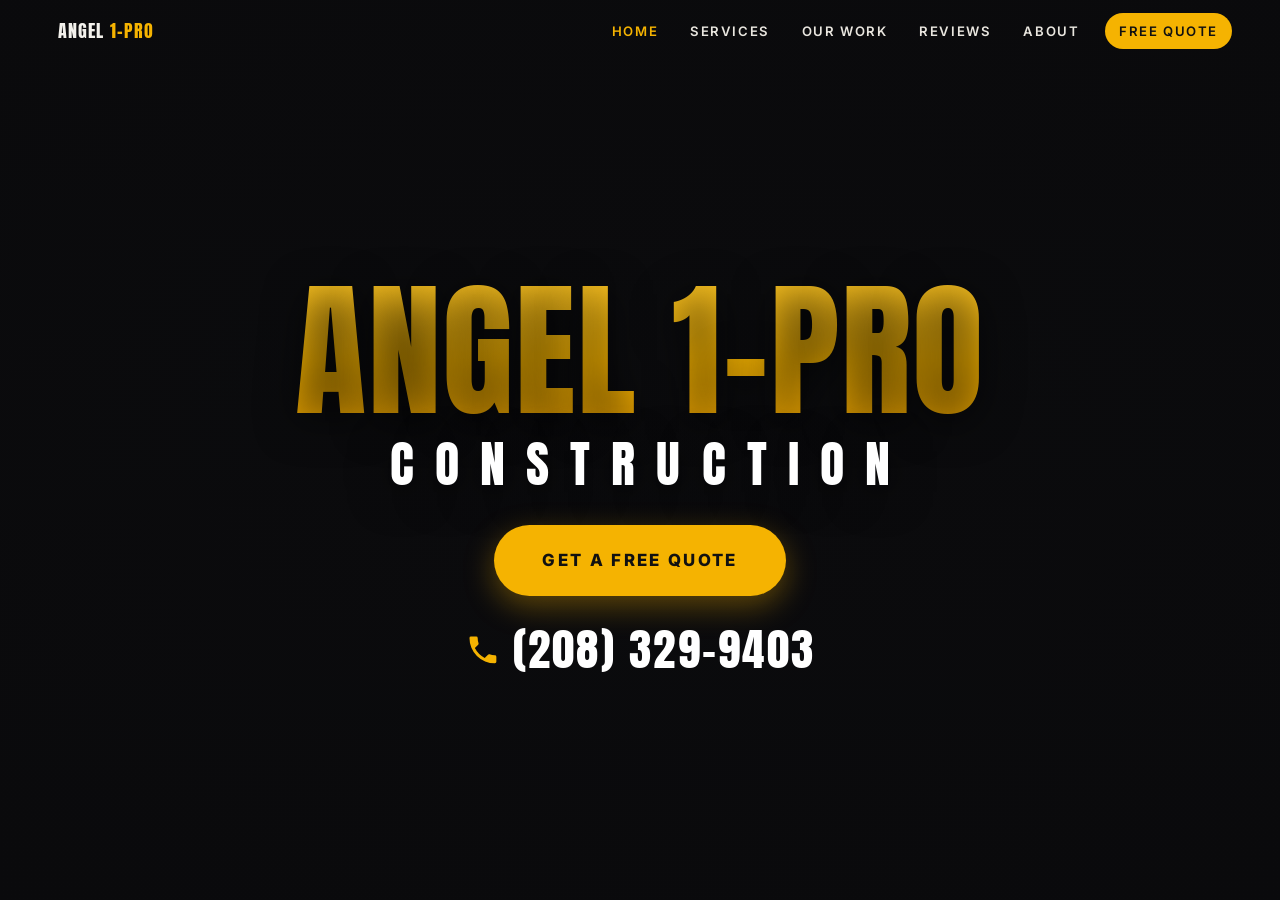
==== index.html @ 1bdcd0eb "Add files via upload" ====
<!doctype html>
<html lang="en">
<head>
<meta charset="utf-8">
<meta name="viewport" content="width=device-width,initial-scale=1">
<title>Angel 1-Pro Construction | Twin Falls, Idaho</title>
<meta name="description" content="Angel 1-Pro Construction LLC: total home renovations in Twin Falls, Idaho. Roofing, kitchens, bathrooms, tile, windows and more. Se habla español. Call (208) 329-9403 for a free quote.">
<link rel="icon" href="images/logo-full.png">
<link rel="preconnect" href="https://fonts.googleapis.com"><link rel="preconnect" href="https://fonts.gstatic.com" crossorigin>
<link href="https://fonts.googleapis.com/css2?family=Anton&family=Inter:wght@400;500;600;700;800&display=swap" rel="stylesheet">
<link rel="stylesheet" href="styles.css">
<script type="application/ld+json">
{"@context":"https://schema.org","@type":"GeneralContractor","name":"Angel 1-Pro Construction LLC","telephone":"+1-208-329-9403","address":{"@type":"PostalAddress","streetAddress":"312 Meadows Ln","addressLocality":"Twin Falls","addressRegion":"ID","postalCode":"83301","addressCountry":"US"},"aggregateRating":{"@type":"AggregateRating","ratingValue":"5.0","reviewCount":"15"},"knowsLanguage":["en","es"]}
</script>
</head>
<body>
<header class="nav">
  <a class="brand" href="index.html"><img src="images/house-white.png" alt=""><span>Angel <b>1-Pro</b></span></a>
  <button class="burger" aria-label="Menu" aria-expanded="false"><span></span></button>
  <ul class="links">
    <li><a href="index.html">Home</a></li>
    <li><a href="services.html">Services</a></li>
    <li><a href="work.html">Our Work</a></li>
    <li><a href="reviews.html">Reviews</a></li>
    <li><a href="about.html">About</a></li>
    <li><a class="cta" href="quote.html">Free Quote</a></li>
  </ul>
</header>

<main class="hero">
  <div class="hero-bg" role="img" aria-label="Roofing crew at work"></div>
  <div class="hero-inner">
    <img class="hero-mark" src="images/house-white.png" alt="">
    <h1><span class="gold">Angel 1-Pro</span><small>Construction</small></h1>
    <div class="hero-actions">
      <a class="btn btn-gold btn-lg" href="quote.html">Get a Free Quote</a>
      <a class="phone-big" href="tel:+12083299403">
        <svg viewBox="0 0 24 24" fill="currentColor" aria-hidden="true"><path d="M6.6 10.8a15.1 15.1 0 0 0 6.6 6.6l2.2-2.2a1 1 0 0 1 1-.25 11.4 11.4 0 0 0 3.6.57 1 1 0 0 1 1 1V20a1 1 0 0 1-1 1A17 17 0 0 1 3 4a1 1 0 0 1 1-1h3.5a1 1 0 0 1 1 1c0 1.25.2 2.45.57 3.57a1 1 0 0 1-.25 1z"/></svg>
        (208) 329-9403
      </a>
    </div>
  </div>
</main>
<script src="site.js"></script>
</body>
</html>
---- styles.css ----
:root{
  --ink:#0e0f11;
  --ink-2:#17191c;
  --ink-3:#22252a;
  --line:rgba(255,255,255,.12);
  --text:#f3f1ec;
  --muted:#b7b3aa;
  --gold:#f5b301;
  --gold-2:#ffcc33;
  --paper:#f6f3ec;
  --paper-ink:#1b1c1f;
  --radius:14px;
  --display:"Anton","Oswald",Impact,sans-serif;
  --body:"Inter",system-ui,-apple-system,Segoe UI,Roboto,sans-serif;
}
*{box-sizing:border-box;margin:0;padding:0}
html{scroll-behavior:smooth}
body{font-family:var(--body);background:var(--ink);color:var(--text);line-height:1.6;-webkit-font-smoothing:antialiased;overflow-x:hidden}
img{max-width:100%;display:block}
a{color:inherit;text-decoration:none}

/* ---------- NAV ---------- */
.nav{position:fixed;inset:0 0 auto 0;z-index:50;display:flex;align-items:center;justify-content:space-between;
  padding:14px clamp(16px,4vw,48px);transition:background .3s,backdrop-filter .3s,padding .3s}
.nav.solid,.nav.scrolled{background:rgba(14,15,17,.88);backdrop-filter:blur(12px);-webkit-backdrop-filter:blur(12px);border-bottom:1px solid var(--line)}
.brand{display:flex;align-items:center;gap:10px}
.brand img{height:34px;width:auto}
.brand span{font-family:var(--display);font-size:1.15rem;letter-spacing:.06em;text-transform:uppercase}
.brand span b{color:var(--gold);font-weight:400}
.links{display:flex;gap:4px;align-items:center;list-style:none}
.links a{font-size:.82rem;font-weight:600;letter-spacing:.12em;text-transform:uppercase;padding:10px 14px;border-radius:999px;color:#e9e6df;transition:color .2s,background .2s}
.links a:hover{color:var(--gold)}
.links a.active{color:var(--gold)}
.links a.cta{background:var(--gold);color:#111;margin-left:8px}
.links a.cta:hover{background:var(--gold-2);color:#111}
.burger{display:none;background:none;border:0;color:#fff;cursor:pointer;width:44px;height:44px;position:relative}
.burger span,.burger span::before,.burger span::after{position:absolute;left:10px;right:10px;height:2px;background:#fff;content:"";transition:.3s}
.burger span{top:21px}.burger span::before{top:-7px;left:0;right:0}.burger span::after{top:7px;left:0;right:0}
.nav.open .burger span{background:transparent}
.nav.open .burger span::before{top:0;transform:rotate(45deg)}
.nav.open .burger span::after{top:0;transform:rotate(-45deg)}

@media (max-width:900px){
  .burger{display:block}
  .links{position:fixed;inset:64px 0 auto 0;flex-direction:column;align-items:stretch;gap:0;background:rgba(14,15,17,.97);
    padding:8px 16px 20px;border-bottom:1px solid var(--line);transform:translateY(-12px);opacity:0;pointer-events:none;transition:.25s}
  .nav.open .links{transform:none;opacity:1;pointer-events:auto}
  .links a{display:block;padding:14px 8px;border-bottom:1px solid var(--line);border-radius:0}
  .links a.cta{margin:14px 0 0;text-align:center;border-radius:999px;border:0}
  .brand span{font-size:1rem}
}

/* ---------- HERO (home) ---------- */
.hero{position:relative;min-height:100vh;min-height:100svh;display:grid;place-items:center;text-align:center;overflow:hidden;isolation:isolate}
.hero-bg{position:absolute;inset:0;z-index:-2;background:url("images/hero.jpg") center 35%/cover no-repeat;transform:scale(1.08);animation:drift 22s ease-in-out infinite alternate}
.hero::before{content:"";position:absolute;inset:0;z-index:-1;
  background:
    radial-gradient(ellipse at center,rgba(10,10,12,.55) 0%,rgba(10,10,12,.82) 70%,rgba(10,10,12,.95) 100%),
    linear-gradient(180deg,rgba(10,10,12,.7) 0%,rgba(10,10,12,.35) 40%,rgba(10,10,12,.9) 100%)}
@keyframes drift{from{transform:scale(1.08) translate(0,0)}to{transform:scale(1.16) translate(-1.5%,-1%)}}
.hero-inner{padding:110px 16px 60px;max-width:1100px;width:100%}
.hero-mark{width:clamp(120px,22vw,220px);margin:0 auto 18px;opacity:0;animation:rise .9s .1s forwards;filter:drop-shadow(0 6px 20px rgba(0,0,0,.6))}
.hero h1{font-family:var(--display);font-weight:400;text-transform:uppercase;line-height:.92;letter-spacing:.01em;
  font-size:clamp(3.2rem,11.5vw,9.5rem);text-shadow:0 8px 40px rgba(0,0,0,.6);opacity:0;animation:rise .9s .25s forwards}
.hero h1 .gold{background:linear-gradient(180deg,var(--gold-2),var(--gold) 55%,#d48f00);-webkit-background-clip:text;background-clip:text;color:transparent}
.hero h1 small{display:block;font-size:.34em;letter-spacing:.42em;margin-top:.45em;color:#fff;padding-left:.42em}
.hero-actions{display:flex;flex-direction:column;align-items:center;gap:18px;margin-top:38px;opacity:0;animation:rise .9s .45s forwards}
@keyframes rise{from{opacity:0;transform:translateY(24px)}to{opacity:1;transform:none}}

.btn{display:inline-flex;align-items:center;justify-content:center;gap:10px;font-weight:800;letter-spacing:.14em;text-transform:uppercase;
  border-radius:999px;padding:18px 36px;font-size:.95rem;transition:transform .2s,box-shadow .2s,background .2s;cursor:pointer;border:0;font-family:var(--body)}
.btn-gold{background:var(--gold);color:#111;box-shadow:0 10px 30px rgba(245,179,1,.35)}
.btn-gold:hover{background:var(--gold-2);transform:translateY(-2px);box-shadow:0 16px 40px rgba(245,179,1,.45)}
.btn-ghost{border:2px solid rgba(255,255,255,.6);color:#fff;background:transparent}
.btn-ghost:hover{border-color:var(--gold);color:var(--gold)}
.btn-lg{font-size:1.05rem;padding:22px 48px}
.phone-big{font-family:var(--display);font-size:clamp(1.8rem,5vw,2.8rem);letter-spacing:.05em;display:inline-flex;align-items:center;gap:12px;color:#fff;transition:color .2s}
.phone-big:hover{color:var(--gold)}
.phone-big svg{width:.8em;height:.8em;color:var(--gold)}

/* ---------- INNER PAGES ---------- */
.page-head{position:relative;padding:160px 16px 80px;text-align:center;isolation:isolate;overflow:hidden}
.page-head::before{content:"";position:absolute;inset:0;z-index:-1;background:linear-gradient(180deg,rgba(14,15,17,.75),rgba(14,15,17,.92)),var(--bg) center/cover}
.eyebrow{display:inline-block;font-size:.78rem;font-weight:800;letter-spacing:.3em;text-transform:uppercase;color:var(--gold);margin-bottom:14px}
.page-head h1{font-family:var(--display);font-weight:400;text-transform:uppercase;font-size:clamp(2.6rem,8vw,5.4rem);line-height:.95}
.page-head p{max-width:620px;margin:18px auto 0;color:var(--muted);font-size:1.08rem}

.wrap{max-width:1180px;margin:0 auto;padding:0 clamp(16px,4vw,32px)}
section.block{padding:90px 0}
.h2{font-family:var(--display);font-weight:400;text-transform:uppercase;font-size:clamp(2rem,5vw,3.2rem);line-height:1}

/* services */
.svc-grid{display:grid;grid-template-columns:repeat(auto-fill,minmax(300px,1fr));gap:22px}
.svc{position:relative;border-radius:var(--radius);overflow:hidden;min-height:360px;display:flex;align-items:flex-end;isolation:isolate;border:1px solid var(--line)}
.svc img{position:absolute;inset:0;width:100%;height:100%;object-fit:cover;z-index:-2;transition:transform .6s}
.svc::after{content:"";position:absolute;inset:0;z-index:-1;background:linear-gradient(180deg,rgba(0,0,0,0) 25%,rgba(0,0,0,.88) 100%)}
.svc:hover img{transform:scale(1.06)}
.svc-body{padding:26px}
.svc-num{font-family:var(--display);color:var(--gold);font-size:1rem;letter-spacing:.1em}
.svc h3{font-family:var(--display);font-weight:400;font-size:1.9rem;text-transform:uppercase;line-height:1.05;margin:4px 0 8px}
.svc p{color:#d6d2c8;font-size:.95rem}

.band{background:var(--gold);color:#111;text-align:center;padding:70px 16px}
.band h2{font-family:var(--display);font-weight:400;text-transform:uppercase;font-size:clamp(2rem,6vw,3.6rem);line-height:1}
.band p{margin:12px auto 26px;max-width:560px;font-weight:500}
.band .btn{background:#111;color:#fff}
.band .btn:hover{background:#000;transform:translateY(-2px)}
.band .btn-ghost{background:transparent;border-color:#111;color:#111}
.band-actions{display:flex;flex-wrap:wrap;gap:14px;justify-content:center}

/* gallery */
.gallery{columns:3 280px;column-gap:18px}
.gallery figure{break-inside:avoid;margin:0 0 18px;border-radius:var(--radius);overflow:hidden;position:relative;border:1px solid var(--line);cursor:zoom-in}
.gallery img{width:100%;transition:transform .5s}
.gallery figure:hover img{transform:scale(1.04)}
.gallery figcaption{position:absolute;left:12px;bottom:12px;background:rgba(14,15,17,.8);backdrop-filter:blur(6px);padding:6px 12px;border-radius:999px;font-size:.78rem;font-weight:700;letter-spacing:.1em;text-transform:uppercase}
.lightbox{position:fixed;inset:0;background:rgba(0,0,0,.92);display:none;place-items:center;z-index:100;padding:16px;cursor:zoom-out}
.lightbox.on{display:grid}
.lightbox img{max-height:90vh;border-radius:10px}

/* reviews */
.rating-hero{display:flex;align-items:center;justify-content:center;gap:18px;flex-wrap:wrap;margin-top:22px}
.stars{color:var(--gold);letter-spacing:.12em;font-size:1.4rem}
.score{font-family:var(--display);font-size:3.4rem;line-height:1}
.reviews{columns:3 300px;column-gap:20px}
.review{break-inside:avoid;background:var(--ink-2);border:1px solid var(--line);border-radius:var(--radius);padding:28px;margin:0 0 20px;position:relative}
.review::before{content:"\201C";font-family:Georgia,serif;position:absolute;top:-6px;right:20px;font-size:5rem;color:var(--gold);opacity:.25;line-height:1}
.review .stars{font-size:1rem}
.review p{margin:12px 0 16px;color:#e4e0d7}
.review cite{font-style:normal;font-weight:700;font-size:.9rem;letter-spacing:.06em}
.review cite span{display:block;color:var(--muted);font-weight:500;font-size:.8rem;letter-spacing:0}

/* about */
.split{display:grid;grid-template-columns:1.05fr 1fr;gap:clamp(28px,5vw,70px);align-items:center}
.split img{border-radius:var(--radius);border:1px solid var(--line);aspect-ratio:4/5;object-fit:cover;width:100%}
.split p{color:#d6d2c8;margin-top:16px}
.facts{display:grid;grid-template-columns:repeat(3,1fr);gap:14px;margin-top:30px}
.fact{background:var(--ink-2);border:1px solid var(--line);border-radius:12px;padding:18px;text-align:center}
.fact b{display:block;font-family:var(--display);font-weight:400;font-size:2rem;color:var(--gold);line-height:1.1}
.fact span{font-size:.8rem;color:var(--muted);letter-spacing:.06em;text-transform:uppercase}
.logo-card{background:#fff;border-radius:var(--radius);padding:28px;margin-top:30px}
@media (max-width:860px){.split{grid-template-columns:1fr}.split img{aspect-ratio:16/10}}

/* contact / quote */
.quote-grid{display:grid;grid-template-columns:1.3fr 1fr;gap:28px;align-items:start}
@media (max-width:900px){.quote-grid{grid-template-columns:1fr}}
.card{background:var(--ink-2);border:1px solid var(--line);border-radius:var(--radius);padding:clamp(22px,4vw,38px)}
form .row{display:grid;grid-template-columns:1fr 1fr;gap:14px}
@media (max-width:600px){form .row{grid-template-columns:1fr}}
label{display:block;font-size:.78rem;font-weight:700;letter-spacing:.14em;text-transform:uppercase;color:var(--muted);margin:16px 0 8px}
input,select,textarea{width:100%;background:var(--ink);border:1px solid var(--line);color:var(--text);border-radius:10px;padding:14px 16px;font:inherit;font-size:1rem;transition:border-color .2s}
input:focus,select:focus,textarea:focus{outline:none;border-color:var(--gold)}
textarea{min-height:130px;resize:vertical}
form .btn{width:100%;margin-top:24px}
.form-note{font-size:.82rem;color:var(--muted);margin-top:12px;text-align:center}
.info-list{list-style:none}
.info-list li{display:flex;gap:14px;padding:18px 0;border-bottom:1px solid var(--line)}
.info-list li:last-child{border-bottom:0}
.info-list svg{flex:0 0 22px;width:22px;height:22px;color:var(--gold);margin-top:3px}
.info-list b{display:block;font-size:.75rem;letter-spacing:.16em;text-transform:uppercase;color:var(--muted);font-weight:700}
.info-list a:hover{color:var(--gold)}
.map{margin-top:22px;border-radius:12px;overflow:hidden;border:1px solid var(--line);aspect-ratio:4/3}
.map iframe{width:100%;height:100%;border:0;filter:grayscale(.3) contrast(1.05)}

/* footer */
footer{border-top:1px solid var(--line);background:#0a0b0c;padding:50px 0 30px;color:var(--muted);font-size:.92rem}
.foot{display:grid;grid-template-columns:1.4fr 1fr 1fr;gap:30px}
@media (max-width:760px){.foot{grid-template-columns:1fr}}
.foot h4{color:#fff;font-size:.78rem;letter-spacing:.2em;text-transform:uppercase;margin-bottom:12px}
.foot a:hover{color:var(--gold)}
.foot ul{list-style:none;display:grid;gap:6px}
.copy{margin-top:34px;padding-top:20px;border-top:1px solid var(--line);font-size:.8rem;display:flex;flex-wrap:wrap;justify-content:space-between;gap:10px}

/* reveal on scroll */
.reveal{opacity:0;transform:translateY(26px);transition:opacity .8s,transform .8s}
.reveal.in{opacity:1;transform:none}
@media (prefers-reduced-motion:reduce){*{animation:none!important;transition:none!important}.reveal,.hero-mark,.hero h1,.hero-actions{opacity:1!important;transform:none!important}}
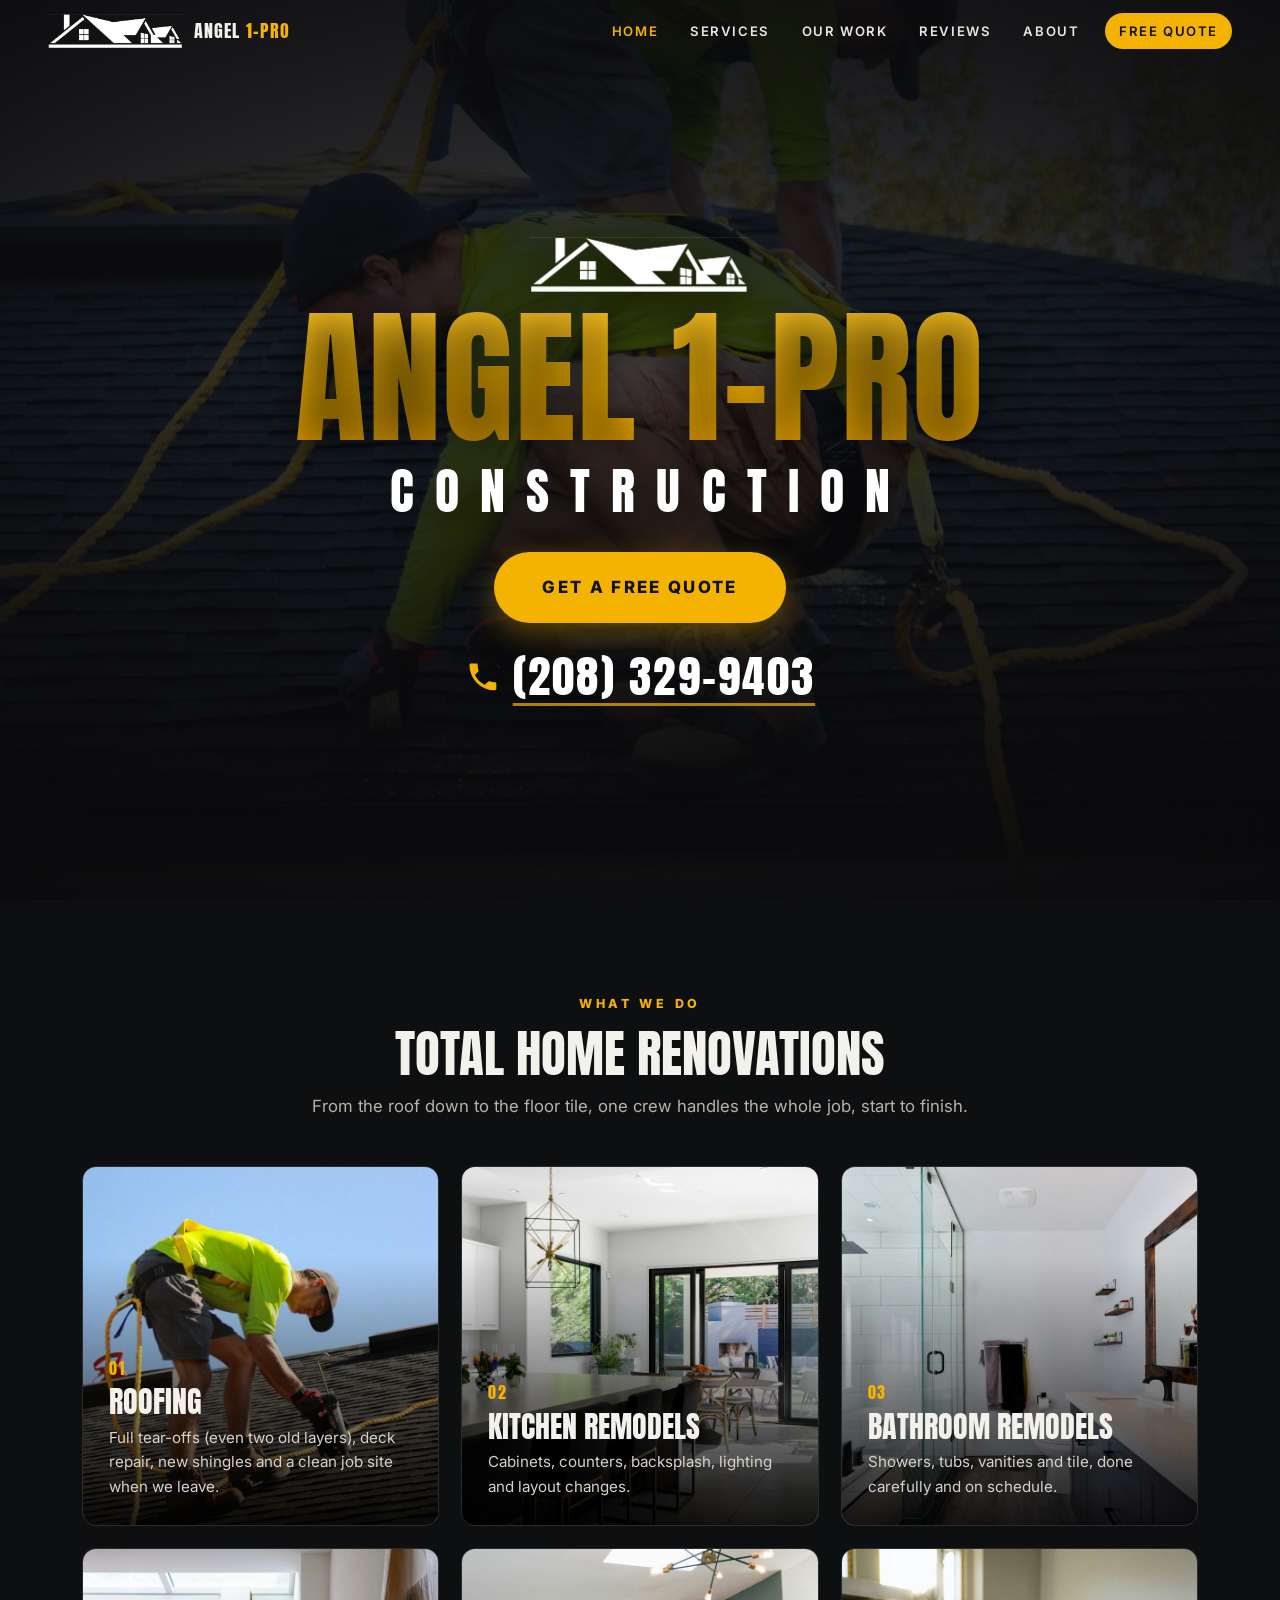
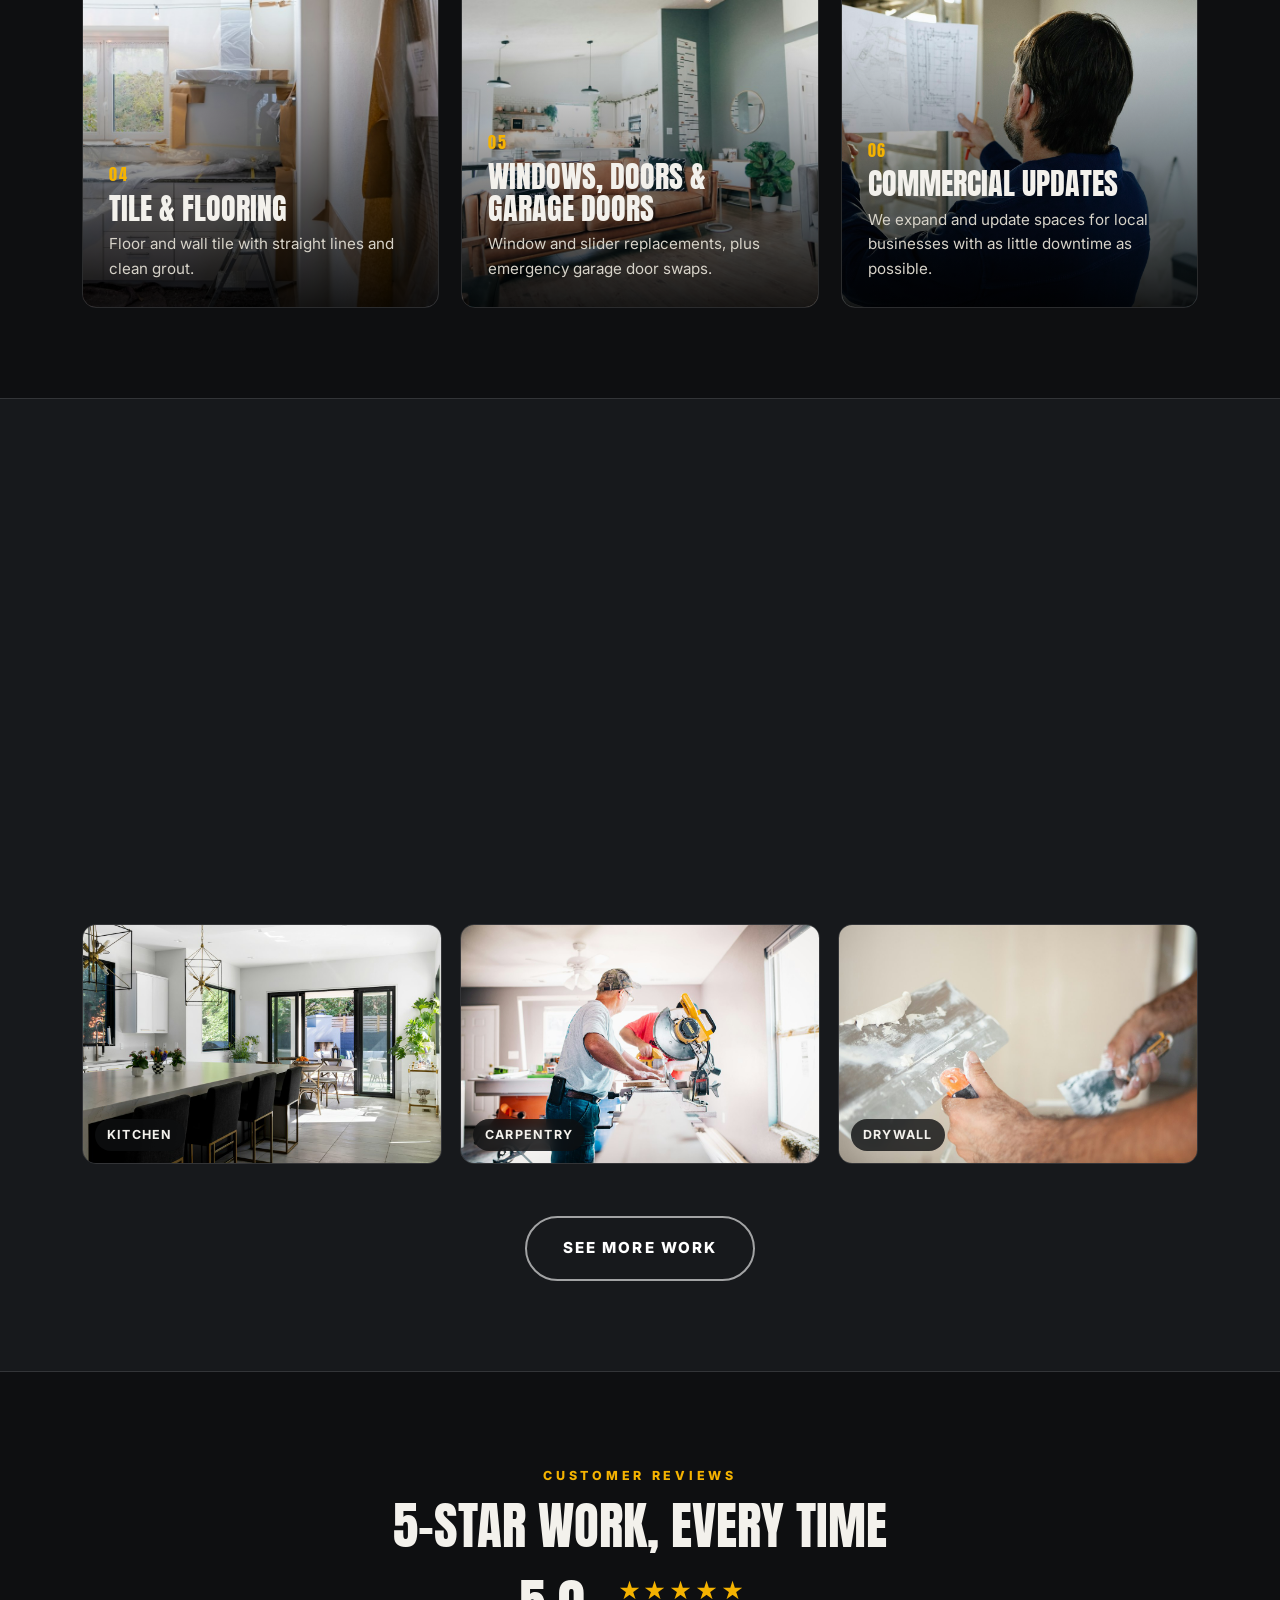
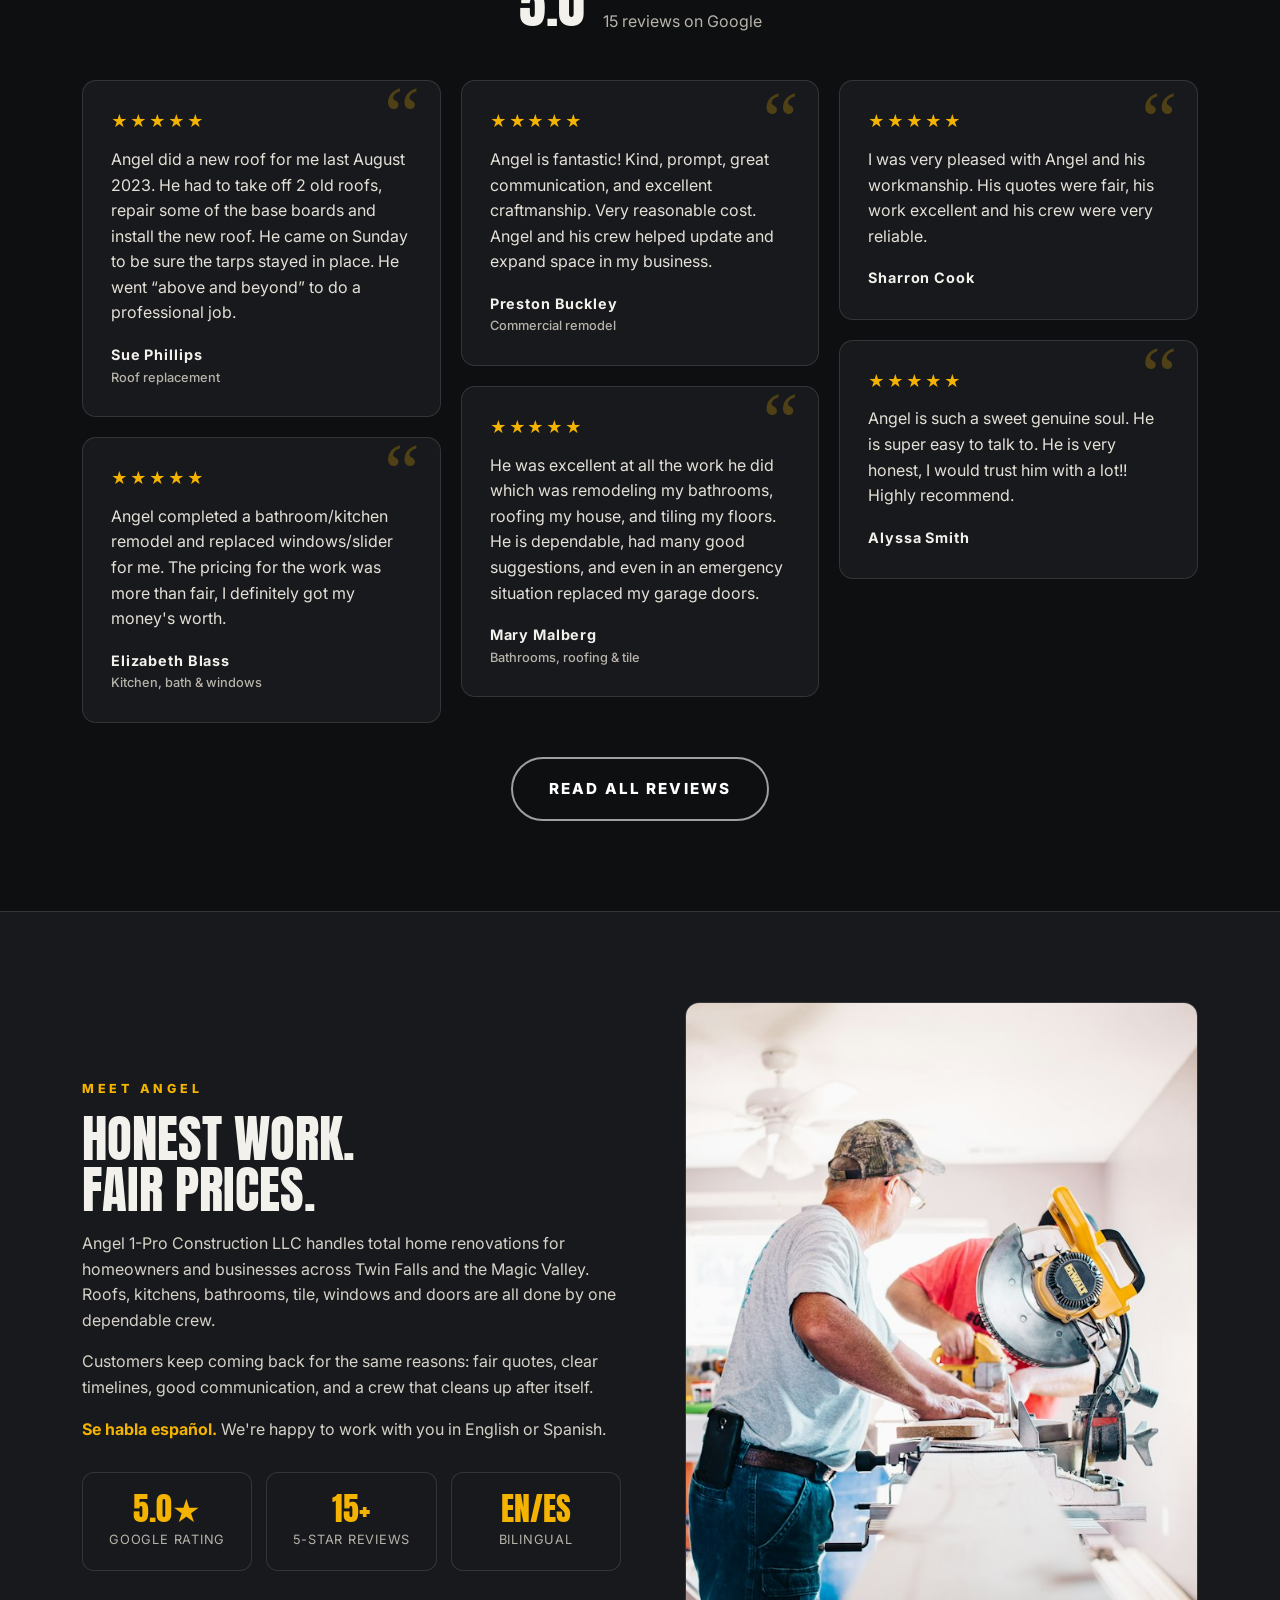
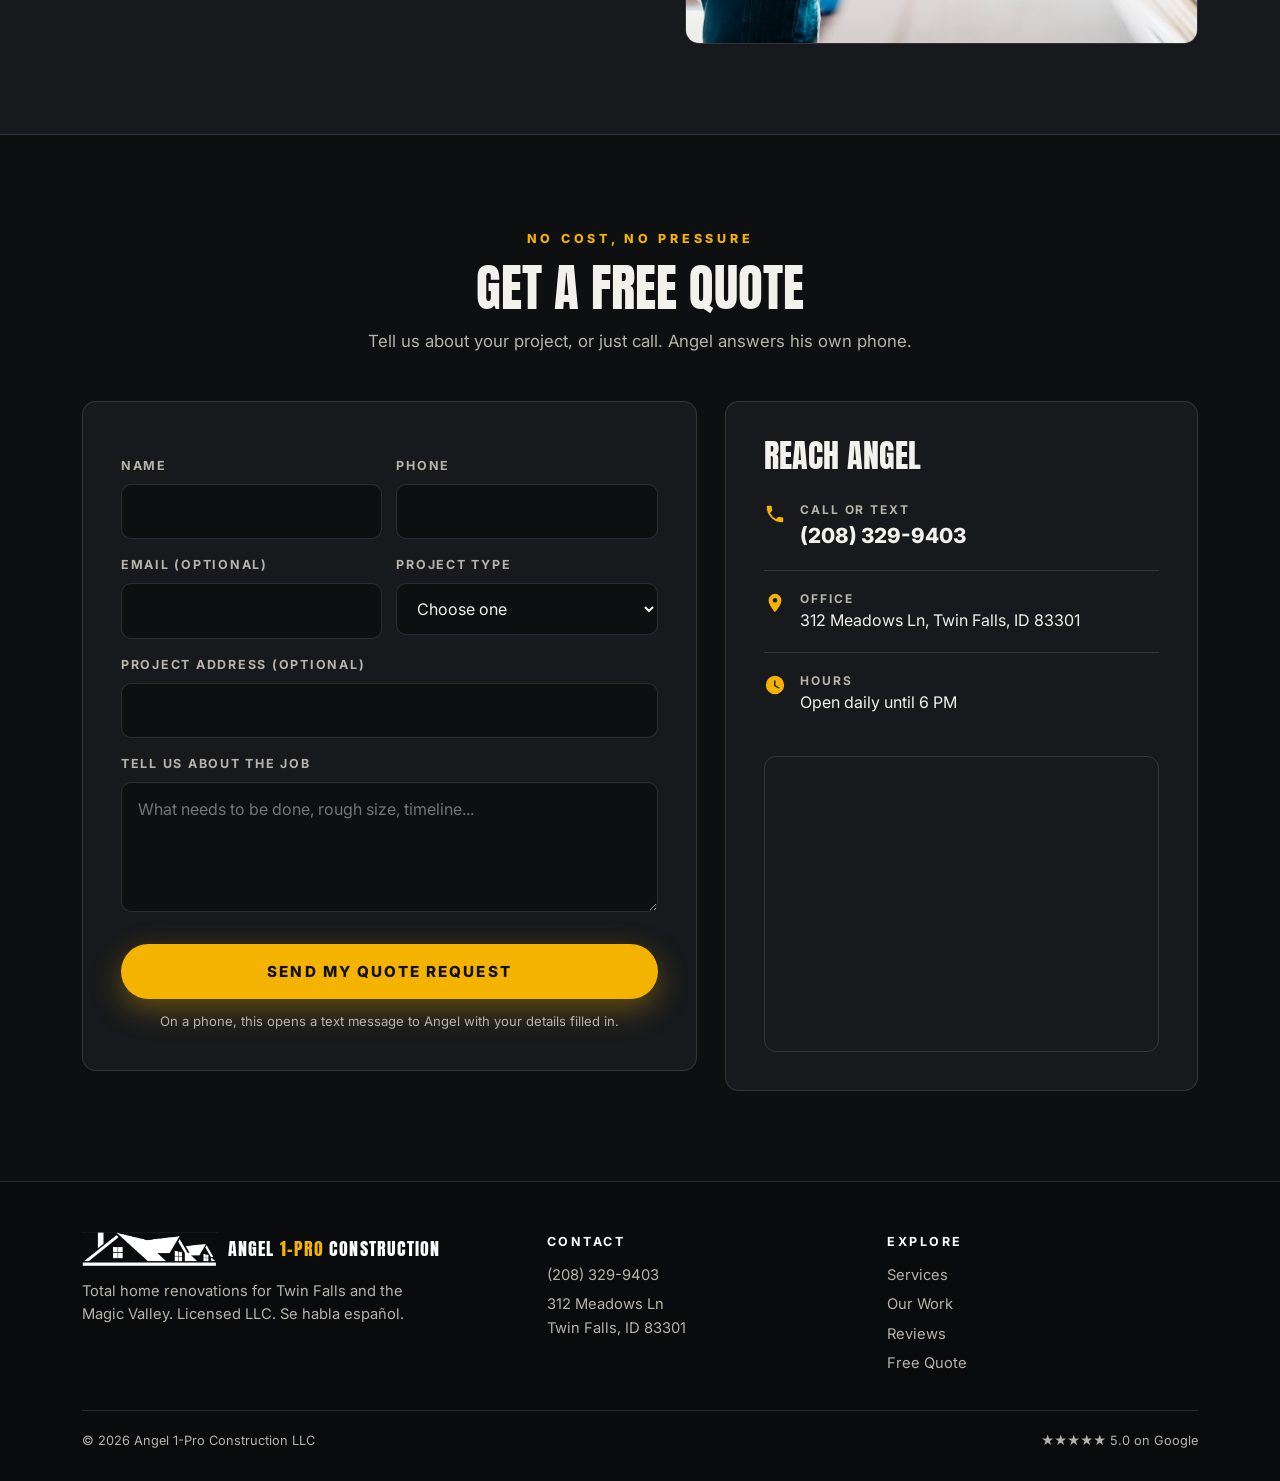
==== commit 00248353: "Add files via upload" ====
--- a/index.html
+++ b/index.html
@@ -27,20 +27,163 @@
   </ul>
 </header>
 
-<main class="hero">
+<main>
+<section class="hero">
   <div class="hero-bg" role="img" aria-label="Roofing crew at work"></div>
   <div class="hero-inner">
     <img class="hero-mark" src="images/house-white.png" alt="">
     <h1><span class="gold">Angel 1-Pro</span><small>Construction</small></h1>
     <div class="hero-actions">
       <a class="btn btn-gold btn-lg" href="quote.html">Get a Free Quote</a>
-      <a class="phone-big" href="tel:+12083299403">
+      <a class="phone-big" href="tel:+12083299403" title="Call (208) 329-9403">
         <svg viewBox="0 0 24 24" fill="currentColor" aria-hidden="true"><path d="M6.6 10.8a15.1 15.1 0 0 0 6.6 6.6l2.2-2.2a1 1 0 0 1 1-.25 11.4 11.4 0 0 0 3.6.57 1 1 0 0 1 1 1V20a1 1 0 0 1-1 1A17 17 0 0 1 3 4a1 1 0 0 1 1-1h3.5a1 1 0 0 1 1 1c0 1.25.2 2.45.57 3.57a1 1 0 0 1-.25 1z"/></svg>
-        (208) 329-9403
+        <span>(208) 329-9403</span>
       </a>
     </div>
   </div>
+</section>
+
+<!-- ===== SERVICES ===== -->
+<section class="block" id="services">
+  <div class="wrap">
+    <div class="sec-head reveal"><span class="eyebrow">What We Do</span><h2 class="h2">Total Home Renovations</h2><p>From the roof down to the floor tile, one crew handles the whole job, start to finish.</p></div>
+    <div class="svc-grid">
+      <article class="svc reveal"><img src="images/roofing.jpg" alt="Roofer installing shingles" loading="lazy"><div class="svc-body"><span class="svc-num">01</span><h3>Roofing</h3><p>Full tear-offs (even two old layers), deck repair, new shingles and a clean job site when we leave.</p></div></article>
+      <article class="svc reveal"><img src="images/kitchen.jpg" alt="Remodeled kitchen with island" loading="lazy"><div class="svc-body"><span class="svc-num">02</span><h3>Kitchen Remodels</h3><p>Cabinets, counters, backsplash, lighting and layout changes.</p></div></article>
+      <article class="svc reveal"><img src="images/bathroom.jpg" alt="Modern remodeled bathroom" loading="lazy"><div class="svc-body"><span class="svc-num">03</span><h3>Bathroom Remodels</h3><p>Showers, tubs, vanities and tile, done carefully and on schedule.</p></div></article>
+      <article class="svc reveal"><img src="images/remodel.jpg" alt="Kitchen under renovation" loading="lazy"><div class="svc-body"><span class="svc-num">04</span><h3>Tile &amp; Flooring</h3><p>Floor and wall tile with straight lines and clean grout.</p></div></article>
+      <article class="svc reveal"><img src="images/interior.jpg" alt="Bright living room with large windows" loading="lazy"><div class="svc-body"><span class="svc-num">05</span><h3>Windows, Doors &amp; Garage Doors</h3><p>Window and slider replacements, plus emergency garage door swaps.</p></div></article>
+      <article class="svc reveal"><img src="images/crew.jpg" alt="Contractor reviewing blueprints" loading="lazy"><div class="svc-body"><span class="svc-num">06</span><h3>Commercial Updates</h3><p>We expand and update spaces for local businesses with as little downtime as possible.</p></div></article>
+    </div>
+  </div>
+</section>
+
+<!-- ===== OUR WORK ===== -->
+<section class="block alt" id="work">
+  <div class="wrap">
+    <div class="sec-head reveal"><span class="eyebrow">Gallery</span><h2 class="h2">Our Work</h2><p>Roofs, kitchens, baths and everything in between. Tap any photo to see it larger.</p></div>
+    <div class="gallery">
+      <figure class="reveal"><img src="images/hero.jpg" alt="Roofing crew replacing shingles" loading="lazy"><figcaption>Roofing</figcaption></figure>
+      <figure class="reveal"><img src="images/kitchen.jpg" alt="Finished kitchen remodel" loading="lazy"><figcaption>Kitchen</figcaption></figure>
+      <figure class="reveal"><img src="images/bathroom.jpg" alt="Finished bathroom remodel" loading="lazy"><figcaption>Bathroom</figcaption></figure>
+      <figure class="reveal"><img src="images/carpentry.jpg" alt="Carpentry with miter saw" loading="lazy"><figcaption>Carpentry</figcaption></figure>
+      <figure class="reveal"><img src="images/interior.jpg" alt="Living room with new windows" loading="lazy"><figcaption>Interiors</figcaption></figure>
+      <figure class="reveal"><img src="images/plaster.jpg" alt="Wall finishing" loading="lazy"><figcaption>Drywall</figcaption></figure>
+    </div>
+    <p class="sec-more"><a class="btn btn-ghost" href="work.html">See More Work</a></p>
+  </div>
+</section>
+<div class="lightbox" aria-hidden="true"><img alt=""></div>
+
+<!-- ===== REVIEWS ===== -->
+<section class="block" id="reviews">
+  <div class="wrap">
+    <div class="sec-head reveal"><span class="eyebrow">Customer Reviews</span><h2 class="h2">5-Star Work, Every Time</h2>
+      <div class="rating-hero"><span class="score">5.0</span><div><div class="stars">&#9733;&#9733;&#9733;&#9733;&#9733;</div><span style="color:var(--muted)">15 reviews on Google</span></div></div></div>
+    <div class="reviews">
+      <blockquote class="review reveal"><div class="stars">&#9733;&#9733;&#9733;&#9733;&#9733;</div><p>Angel did a new roof for me last August 2023. He had to take off 2 old roofs, repair some of the base boards and install the new roof. He came on Sunday to be sure the tarps stayed in place. He went &ldquo;above and beyond&rdquo; to do a professional job.</p><cite>Sue Phillips<span>Roof replacement</span></cite></blockquote>
+      <blockquote class="review reveal"><div class="stars">&#9733;&#9733;&#9733;&#9733;&#9733;</div><p>Angel completed a bathroom/kitchen remodel and replaced windows/slider for me. The pricing for the work was more than fair, I definitely got my money's worth.</p><cite>Elizabeth Blass<span>Kitchen, bath &amp; windows</span></cite></blockquote>
+      <blockquote class="review reveal"><div class="stars">&#9733;&#9733;&#9733;&#9733;&#9733;</div><p>Angel is fantastic! Kind, prompt, great communication, and excellent craftmanship. Very reasonable cost. Angel and his crew helped update and expand space in my business.</p><cite>Preston Buckley<span>Commercial remodel</span></cite></blockquote>
+      <blockquote class="review reveal"><div class="stars">&#9733;&#9733;&#9733;&#9733;&#9733;</div><p>He was excellent at all the work he did which was remodeling my bathrooms, roofing my house, and tiling my floors. He is dependable, had many good suggestions, and even in an emergency situation replaced my garage doors.</p><cite>Mary Malberg<span>Bathrooms, roofing &amp; tile</span></cite></blockquote>
+      <blockquote class="review reveal"><div class="stars">&#9733;&#9733;&#9733;&#9733;&#9733;</div><p>I was very pleased with Angel and his workmanship. His quotes were fair, his work excellent and his crew were very reliable.</p><cite>Sharron Cook</cite></blockquote>
+      <blockquote class="review reveal"><div class="stars">&#9733;&#9733;&#9733;&#9733;&#9733;</div><p>Angel is such a sweet genuine soul. He is super easy to talk to. He is very honest, I would trust him with a lot!! Highly recommend.</p><cite>Alyssa Smith</cite></blockquote>
+    </div>
+    <p class="sec-more"><a class="btn btn-ghost" href="reviews.html">Read All Reviews</a></p>
+  </div>
+</section>
+
+<!-- ===== ABOUT ===== -->
+<section class="block alt" id="about">
+  <div class="wrap split">
+    <div class="reveal">
+      <span class="eyebrow">Meet Angel</span>
+      <h2 class="h2">Honest work.<br>Fair prices.</h2>
+      <p>Angel 1-Pro Construction LLC handles total home renovations for homeowners and businesses across Twin Falls and the Magic Valley. Roofs, kitchens, bathrooms, tile, windows and doors are all done by one dependable crew.</p>
+      <p>Customers keep coming back for the same reasons: fair quotes, clear timelines, good communication, and a crew that cleans up after itself.</p>
+      <p><strong style="color:var(--gold)">Se habla español.</strong> We're happy to work with you in English or Spanish.</p>
+      <div class="facts">
+        <div class="fact"><b>5.0&#9733;</b><span>Google rating</span></div>
+        <div class="fact"><b>15+</b><span>5-star reviews</span></div>
+        <div class="fact"><b>EN/ES</b><span>Bilingual</span></div>
+      </div>
+    </div>
+    <div class="reveal">
+      <img src="images/carpentry.jpg" alt="Carpenter at work with a miter saw" loading="lazy">
+    </div>
+  </div>
+</section>
+
+<!-- ===== FREE QUOTE ===== -->
+<section class="block" id="quote">
+  <div class="wrap">
+    <div class="sec-head reveal"><span class="eyebrow">No Cost, No Pressure</span><h2 class="h2">Get a Free Quote</h2><p>Tell us about your project, or just call. Angel answers his own phone.</p></div>
+    <div class="quote-grid">
+      <div class="card reveal">
+        <form id="quote-form">
+          <div class="row">
+            <div><label for="name">Name</label><input id="name" name="name" required autocomplete="name"></div>
+            <div><label for="phone">Phone</label><input id="phone" name="phone" type="tel" required autocomplete="tel"></div>
+          </div>
+          <div class="row">
+            <div><label for="email">Email (optional)</label><input id="email" name="email" type="email" autocomplete="email"></div>
+            <div><label for="service">Project Type</label>
+              <select id="service" name="service" required>
+                <option value="" disabled selected>Choose one</option>
+                <option>Roofing</option><option>Kitchen Remodel</option><option>Bathroom Remodel</option><option>Tile / Flooring</option><option>Windows / Doors</option><option>Garage Door</option><option>Commercial</option><option>Other</option>
+              </select></div>
+          </div>
+          <label for="address">Project Address (optional)</label><input id="address" name="address" autocomplete="street-address">
+          <label for="details">Tell us about the job</label><textarea id="details" name="details" required placeholder="What needs to be done, rough size, timeline..."></textarea>
+          <button class="btn btn-gold" type="submit">Send My Quote Request</button>
+          <p class="form-note">On a phone, this opens a text message to Angel with your details filled in.</p>
+        </form>
+        <div id="quote-out" hidden style="margin-top:22px;border:1px dashed var(--gold);border-radius:12px;padding:18px">
+          <p style="font-weight:700">Almost done! Text or call these details to <a href="tel:+12083299403" style="color:var(--gold)">(208) 329-9403</a>:</p>
+          <pre style="white-space:pre-wrap;font-family:inherit;color:var(--muted);margin-top:10px"></pre>
+        </div>
+      </div>
+      <aside class="card reveal">
+        <h3 class="h2" style="font-size:2rem">Reach Angel</h3>
+        <ul class="info-list" style="margin-top:10px">
+          <li><svg viewBox="0 0 24 24" fill="currentColor"><path d="M6.6 10.8a15.1 15.1 0 0 0 6.6 6.6l2.2-2.2a1 1 0 0 1 1-.25 11.4 11.4 0 0 0 3.6.57 1 1 0 0 1 1 1V20a1 1 0 0 1-1 1A17 17 0 0 1 3 4a1 1 0 0 1 1-1h3.5a1 1 0 0 1 1 1c0 1.25.2 2.45.57 3.57a1 1 0 0 1-.25 1z"/></svg><div><b>Call or Text</b><a href="tel:+12083299403" style="font-size:1.3rem;font-weight:800">(208) 329-9403</a></div></li>
+          <li><svg viewBox="0 0 24 24" fill="currentColor"><path d="M12 2a7 7 0 0 0-7 7c0 5.25 7 13 7 13s7-7.75 7-13a7 7 0 0 0-7-7zm0 9.5A2.5 2.5 0 1 1 12 6.5a2.5 2.5 0 0 1 0 5z"/></svg><div><b>Office</b>312 Meadows Ln, Twin Falls, ID 83301</div></li>
+          <li><svg viewBox="0 0 24 24" fill="currentColor"><path d="M12 2a10 10 0 1 0 0 20 10 10 0 0 0 0-20zm.5 5v5.25l4.5 2.67-.75 1.23L11 13V7z"/></svg><div><b>Hours</b>Open daily until 6 PM</div></li>
+        </ul>
+        <div class="map"><iframe title="Map to Angel 1-Pro Construction" loading="lazy" src="https://www.google.com/maps?q=Angel+1-Pro+Construction+Llc,+312+Meadows+Ln,+Twin+Falls,+ID+83301&output=embed"></iframe></div>
+      </aside>
+    </div>
+  </div>
+</section>
 </main>
+
+<footer>
+  <div class="wrap">
+    <div class="foot">
+      <div>
+        <a class="brand" href="index.html"><img src="images/house-white.png" alt=""><span style="color:#fff">Angel <b>1-Pro</b> Construction</span></a>
+        <p style="margin-top:14px;max-width:340px">Total home renovations for Twin Falls and the Magic Valley. Licensed LLC. Se habla español.</p>
+      </div>
+      <div>
+        <h4>Contact</h4>
+        <ul>
+          <li><a href="tel:+12083299403">(208) 329-9403</a></li>
+          <li>312 Meadows Ln<br>Twin Falls, ID 83301</li>
+        </ul>
+      </div>
+      <div>
+        <h4>Explore</h4>
+        <ul>
+          <li><a href="services.html">Services</a></li>
+          <li><a href="work.html">Our Work</a></li>
+          <li><a href="reviews.html">Reviews</a></li>
+          <li><a href="quote.html">Free Quote</a></li>
+        </ul>
+      </div>
+    </div>
+    <div class="copy"><span>&copy; <span id="yr"></span> Angel 1-Pro Construction LLC</span><span>&#9733;&#9733;&#9733;&#9733;&#9733; 5.0 on Google</span></div>
+  </div>
+</footer>
+<script>document.getElementById('yr').textContent=new Date().getFullYear()</script>
 <script src="site.js"></script>
 </body>
 </html>
--- a/styles.css
+++ b/styles.css
@@ -74,8 +74,17 @@
 .btn-ghost{border:2px solid rgba(255,255,255,.6);color:#fff;background:transparent}
 .btn-ghost:hover{border-color:var(--gold);color:var(--gold)}
 .btn-lg{font-size:1.05rem;padding:22px 48px}
-.phone-big{font-family:var(--display);font-size:clamp(1.8rem,5vw,2.8rem);letter-spacing:.05em;display:inline-flex;align-items:center;gap:12px;color:#fff;transition:color .2s}
-.phone-big:hover{color:var(--gold)}
+.phone-big{font-family:var(--display);font-size:clamp(1.8rem,5vw,2.8rem);letter-spacing:.05em;display:inline-flex;align-items:center;gap:12px;color:#fff;transition:color .2s;cursor:pointer}
+.phone-big span{text-decoration:underline;text-decoration-color:rgba(245,179,1,.7);text-decoration-thickness:3px;text-underline-offset:8px}
+.phone-big:hover,.phone-big:focus-visible{color:var(--gold)}
+.phone-big:hover span{text-decoration-color:var(--gold)}
+
+/* home page sections below the hero */
+.block.alt{background:var(--ink-2);border-top:1px solid var(--line);border-bottom:1px solid var(--line)}
+.sec-head{text-align:center;max-width:720px;margin:0 auto 46px}
+.sec-head p{color:var(--muted);margin-top:14px;font-size:1.05rem}
+.sec-more{text-align:center;margin-top:34px}
+#services,#work,#reviews,#about,#quote{scroll-margin-top:70px}
 .phone-big svg{width:.8em;height:.8em;color:var(--gold)}
 
 /* ---------- INNER PAGES ---------- */
